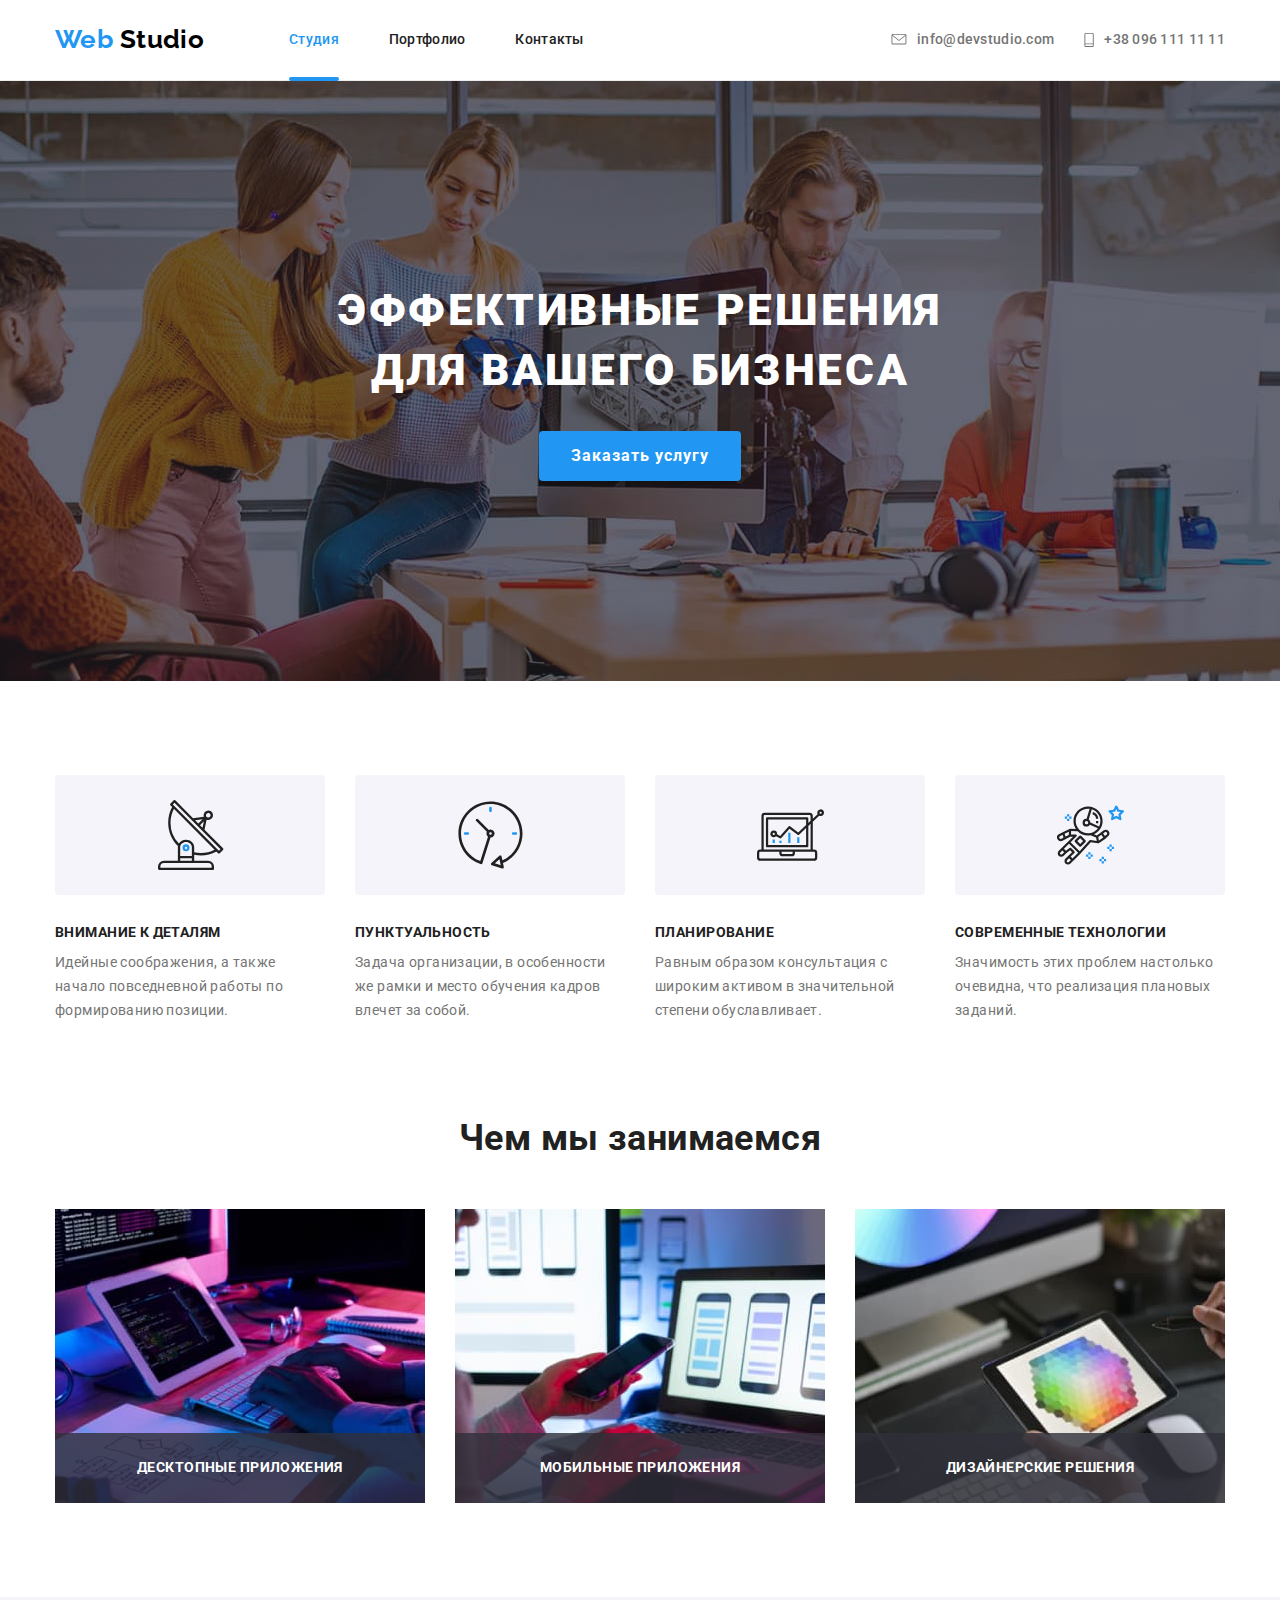
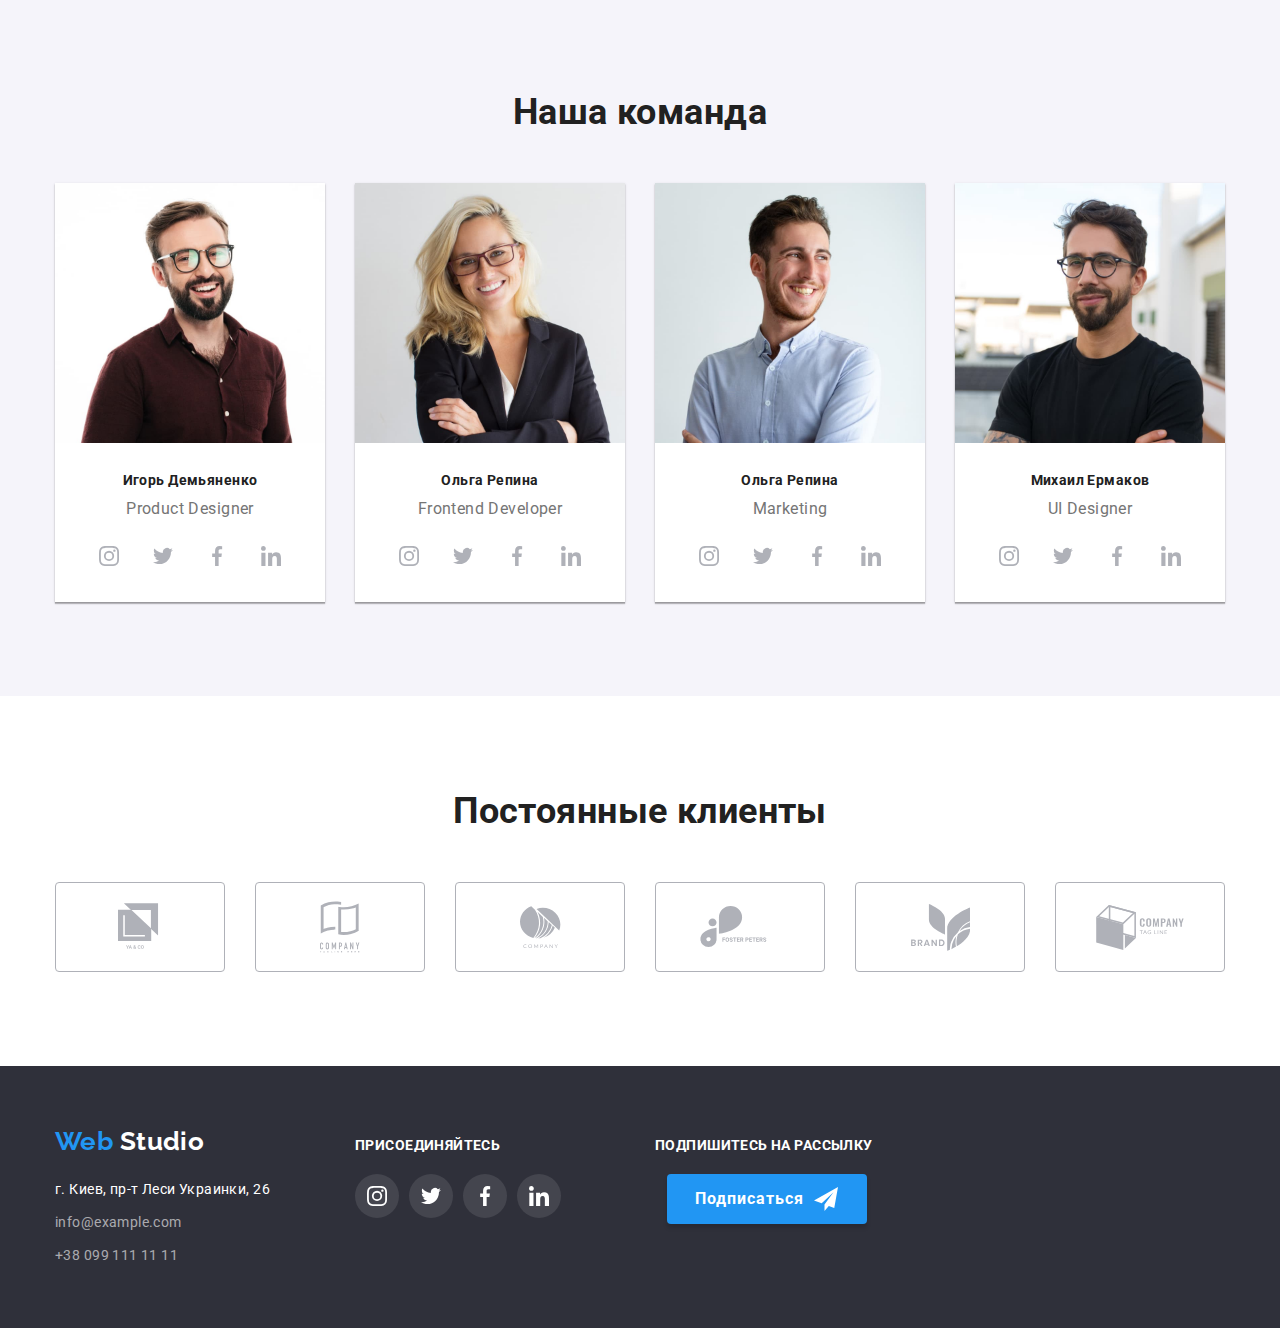
==== index.html @ d70b0548 "+6" ====
<!DOCTYPE html>
<html lang="ru">
  <head>
    <meta charset="UTF-8" />
    <meta name="viewport" content="width=device-width, initial-scale=1.0" />
    <title>Web Studio</title>
    <link
      href="https://fonts.googleapis.com/css2?family=Raleway:wght@700&family=Roboto:wght@400;500;700;900&display=swap"
      rel="stylesheet"
    />
    <link rel="stylesheet" href="./css/normalize.css" />
    <link rel="stylesheet" href="./css/common.css" />
  </head>
  <body>
    <!--Верхняя линия-->
    <header class="header-nav">
      <div class="container main-nav">
        <nav class="site-nav-logo">
          <a class="logo" href="./index.html"
            ><span class="logo-color">Web</span> Studio</a
          >
          <ul class="site-nav list">
            <li class="item"><a href="" class="link current">Студия</a></li>
            <li class="item">
              <a href="./portfolio.html" class="link">Портфолио</a>
            </li>
            <li class="item"><a href="" class="link">Контакты</a></li>
          </ul>
        </nav>

        <ul class="add-header list">
          <li class="item">
            <a href="mailto:info@devstudio.com" class="link">
              <svg class="icon-style" height="11.2" width="16">
                <use href="./img/symbol-defs111.svg#icon-envelope"></use>
              </svg>
              info@devstudio.com</a
            >
          </li>
          <li class="item">
            <a href="tel:+380961111111" class="link">
              <svg class="icon-style" height="14" width="10">
                <use href="./img/symbol-defs111.svg#icon-phone"></use>
              </svg>
              +38 096 111 11 11</a
            >
          </li>
        </ul>
      </div>
    </header>
    <main>
      <!--Герой -->

      <section class="hero background">
        <div class="container">
          <h1 class="hero-title">
            Эффективные решения <br />
            для вашего бизнеса
          </h1>
          <button data-modal-open type="button" class="button">Заказать услугу</button>
        </div>
      </section>

      <!--Особенности-->
      <section class="section features">
        <div class="container">
          <h2 class="section-title is-hidden">Наши особенности</h2>
          <ul class="features-list list">
            <li class="item icon-Group">
              <div class="icon-back">
                <svg width="67" height="70">
                  <use href="./img/symbol-defs111.svg#icon-group"></use>
                </svg>
              </div>
              <h3 class="title">Внимание к деталям</h3>
              <p>
                Идейные соображения, а также начало повседневной работы по
                формированию позиции.
              </p>
            </li>
            <li class="item">
              <div class="icon-back">
                <svg width="67" height="70">
                  <use href="./img/symbol-defs111.svg#icon-clock1"></use>
                </svg>
              </div>
              <h3 class="title">Пунктуальность</h3>
              <p>
                Задача организации, в особенности же рамки и место обучения
                кадров влечет за собой.
              </p>
            </li>
            <li class="item icon-diagram1">
              <div class="icon-back">
                <svg width="67" height="70">
                  <use href="./img/symbol-defs111.svg#icon-diagram1"></use>
                </svg>
              </div>

              <h3 class="title">Планирование</h3>
              <p>
                Равным образом консультация с широким активом в значительной
                степени обуславливает.
              </p>
            </li>
            <li class="item icon-astronaut1">
              <div class="icon-back">
                <svg width="67" height="70">
                  <use href="./img/symbol-defs111.svg#icon-astronaut1"></use>
                </svg>
              </div>
              <h3 class="title">Современные технологии</h3>
              <p>
                Значимость этих проблем настолько очевидна, что реализация
                плановых заданий.
              </p>
            </li>
          </ul>
        </div>
      </section>
      <!--Чем мы занимаемся-->
      <section class="section works">
        <div class="container">
          <h2 class="section-title">Чем мы занимаемся</h2>
          <ul class="work list">
            <li class="item">
              <div class="item-position">
                <img
                class="picture"
                src="./img/desktop.jpg"
                alt="ноутбук"
                width="370"
              />
              <h3 class="title">Десктопные приложения</h3>
            </div>
            </li>
            <li class="item">
              <img
                class="picture"
                src="./img/mob.jpg"
                alt="смартфон"
                width="370"
              />
              <h3 class="title">Мобильные приложения</h3>
            </li>
            <li class="item">
              <img
                class="picture"
                src="./img/dis.jpg"
                alt="дисплей"
                width="370"
              />
              <h3 class="title">Дизайнерские решения</h3>
            </li>
          </ul>
        </div>
      </section>
      <!--Наша команда-->
      <section class="section team">
        <div class="container">
          <h2 class="section-title">Наша команда</h2>
          <ul class="list">
            <li class="social-icons">
              <img
                class="picture"
                src="./img/igor.jpg"
                alt="Игорь Демьяненко"
                width="270"
              />
              <div class="wrapper">
                <h3 class="title">Игорь Демьяненко</h3>
                <p class="text">Product Designer</p>
                <ul class="list-link list">
                  <li class="list-item">
                    <a class="link" href="" aria-label="Ссылка на Instagram">
                      <svg class="icon" width="20" height="20">
                        <use
                          href="./img/symbol-defs111.svg#icon-instagram2"
                        ></use>
                      </svg>
                    </a>
                  </li>
                  <li class="list-item">
                    <a href="" aria-label="Ссылка на Twitter" class="link"
                      ><svg class="icon" width="20" height="20">
                        <use
                          href="./img/symbol-defs111.svg#icon-twitter-1"
                        ></use></svg></a>
                  </li>
                  <li class="list-item">
                    <a href="" aria-label="Ссылка на Facebook" class="link"
                      ><svg class="icon" width="20" height="20">
                        <use
                          href="./img/symbol-defs111.svg#icon-facebook1"
                        ></use></svg></a>
                  </li>
                  <li class="list-item">
                    <a href="" aria-label="Ссылка на Linkedin" class="link"
                      ><svg class="icon" width="20" height="20">
                        <use
                          href="./img/symbol-defs111.svg#icon-linkedin1"
                        ></use></svg></a>
                  </li>
                </ul>
              </div>
            </li>
            <li class="social-icons">
              <img
                class="picture"
                src="./img/olga.jpg"
                alt="Ольга Репина"
                width="270"
              />
              <div class="wrapper">
                <h3 class="title">Ольга Репина</h3>
                <p class="text">Frontend Developer</p>
                <ul class="list-link list">
                  <li class="list-item">
                    <a class="link" href="" aria-label="Ссылка на Instagram">
                      <svg class="icon" width="20" height="20">
                        <use
                          href="./img/symbol-defs111.svg#icon-instagram2"
                        ></use>
                      </svg>
                    </a>
                  </li>
                  <li class="list-item">
                    <a href="" aria-label="Ссылка на Twitter" class="link"
                      ><svg class="icon" width="20" height="20">
                        <use
                          href="./img/symbol-defs111.svg#icon-twitter-1"
                        ></use></svg></a>
                  </li>
                  <li class="list-item">
                    <a href="" aria-label="Ссылка на Facebook" class="link"
                      ><svg class="icon" width="20" height="20">
                        <use
                          href="./img/symbol-defs111.svg#icon-facebook1"
                        ></use></svg></a>
                  </li>
                  <li class="list-item">
                    <a href="" aria-label="Ссылка на Linkedin" class="link"
                      ><svg class="icon" width="20" height="20">
                        <use
                          href="./img/symbol-defs111.svg#icon-linkedin1"
                        ></use></svg></a>
                  </li>
                </ul>
              </div>
            </li>
            <li class="social-icons">
              <img
                class="picture"
                src="./img/nikolay.jpg"
                alt="Ольга Репина"
                width="270"
              />
              <div class="wrapper">
                <h3 class="title">Ольга Репина</h3>
                <p class="text">Marketing</p>
                <ul class="list-link list">
                  <li class="list-item">
                    <a class="link" href="" aria-label="Ссылка на Instagram">
                      <svg class="icon" width="20" height="20">
                        <use
                          href="./img/symbol-defs111.svg#icon-instagram2"
                        ></use>
                      </svg>
                    </a>
                  </li>
                  <li class="list-item">
                    <a href="" aria-label="Ссылка на Twitter" class="link"
                      ><svg class="icon" width="20" height="20">
                        <use
                          href="./img/symbol-defs111.svg#icon-twitter-1"
                        ></use></svg></a>
                  </li>
                  <li class="list-item">
                    <a href="" aria-label="Ссылка на Facebook" class="link"
                      ><svg class="icon" width="20" height="20">
                        <use
                          href="./img/symbol-defs111.svg#icon-facebook1"
                        ></use></svg></a>
                  </li>
                  <li class="list-item">
                    <a href="" aria-label="Ссылка на Linkedin" class="link"
                      ><svg class="icon" width="20" height="20">
                        <use
                          href="./img/symbol-defs111.svg#icon-linkedin1"
                        ></use></svg></a>
                  </li>
                </ul>
              </div>
            </li>
            <li class="social-icons">
              <img
                class="picture"
                src="./img/mikhail.jpg"
                alt="Михаил Ермаков"
                width="270"
              />
              <div class="wrapper">
                <h3 class="title">Михаил Ермаков</h3>
                <p class="text">UI Designer</p>
                <ul class="list-link list">
                  <li class="list-item">
                    <a class="link" href="" aria-label="Ссылка на Instagram">
                      <svg class="icon" width="20" height="20">
                        <use
                          href="./img/symbol-defs111.svg#icon-instagram2"
                        ></use>
                      </svg>
                    </a>
                  </li>
                  <li class="list-item">
                    <a href="" aria-label="Ссылка на Twitter" class="link"
                      ><svg class="icon" width="20" height="20">
                        <use
                          href="./img/symbol-defs111.svg#icon-twitter-1"
                        ></use></svg></a>
                  </li>
                  <li class="list-item">
                    <a href="" aria-label="Ссылка на Facebook" class="link"
                      ><svg class="icon" width="20" height="20">
                        <use
                          href="./img/symbol-defs111.svg#icon-facebook1"
                        ></use></svg></a>
                  </li>
                  <li class="list-item">
                    <a href="" aria-label="Ссылка на Linkedin" class="link"
                      ><svg class="icon" width="20" height="20">
                        <use
                          href="./img/symbol-defs111.svg#icon-linkedin1"
                        ></use></svg></a>
                  </li>
                </ul>
              </div>
            </li>
          </ul>
        </div>
      </section>
      <!--Постоянные клиенты-->
      <section class="section customers">
        <div class="container">
          <h2 class="section-title">Постоянные клиенты</h2>
          <ul class="list flex">
            <li class="item">
              <a class="link" href="">
                <svg width="44.27" height="49.23">
                  <use href="./img/symbol-defs111.svg#icon-logo-1"></use>
                </svg>
                <!-- <a href="">
                <img src="./img/logo-1.svg" alt="ya&co" class="link" />
              </a> -->
              </a>
            </li>
            <li class="item">
              <a class="link" href="">
                <svg width="40" height="52">
                  <use href="./img/symbol-defs111.svg#icon-logo-2"></use>
                </svg>
              </a>
            </li>
            <li class="item">
              <a class="link" href="">
                <svg width="41" height="42.6">
                  <use href="./img/symbol-defs111.svg#icon-logo-3"></use>
                </svg>
              </a>
            </li>
            <li class="item">
              <a class="link" href="">
                <svg width="79.66" height="42.02">
                  <use href="./img/symbol-defs111.svg#icon-logo-4"></use>
                </svg>
              </a>
            </li>
            <li class="item">
              <a class="link" href="">
                <svg width="59" height="47">
                  <use href="./img/symbol-defs111.svg#icon-logo-5"></use>
                </svg>
              </a>
            </li>
            <li class="item">
              <a class="link" href="">
                <svg width="88.48" height="45.44">
                  <use href="./img/symbol-defs111.svg#icon-logo-6"></use>
                </svg>
              </a>
            </li>
          </ul>
        </div>
      </section>
    </main>
    <!--Подвал-->
    <footer class="footer">
      <div class="container main-footer">
        <!--Адрес-->
        <div class="foot-address item">
          <a href="./index.html" class="logo"
            ><span class="logo-color">Web</span> Studio</a
          >
          <address>
            <p>г. Киев, пр-т Леси Украинки, 26</p>
            <a class="link" href="mailto:info@example.com"> info@example.com</a
            ><br />
            <a class="link" href="tel:+380991111111"> +38 099 111 11 11</a>
          </address>
        </div>
        <!--Соцсети-->
        <div class="social item">
          <p class="social-text">присоединяйтесь</p>
          <ul class="list footer-link">
            <li class="list-item">
              <a class="link" href="" aria-label="Ссылка на Instagram">
                <svg class="icon" width="20" height="20">
                  <use href="./img/symbol-defs111.svg#icon-instagram2"></use>
                </svg>
              </a>
            </li>
            <li class="list-item">
              <a href="" aria-label="Ссылка на Twitter" class="link"
                ><svg class="icon" width="20" height="20">
                  <use
                    href="./img/symbol-defs111.svg#icon-twitter-1"
                  ></use></svg></a>
            </li>
            <li class="list-item">
              <a href="" aria-label="Ссылка на Facebook" class="link"
                ><svg class="icon" width="20" height="20">
                  <use
                    href="./img/symbol-defs111.svg#icon-facebook1"
                  ></use></svg></a>
            </li>
            <li class="list-item">
              <a href="" aria-label="Ссылка на Linkedin" class="link"
                ><svg class="icon" width="20" height="20">
                  <use
                    href="./img/symbol-defs111.svg#icon-linkedin1"
                  ></use></svg></a>
            </li>
          </ul>
        </div>
        <div class="form item">
          <p class="form-text">Подпишитесь на рассылку</p>
          <button class="button sub">
            Подписаться
            <svg class="form-icon" width="24" height="24">
              <use href="./img/symbol-defs111.svg#icon-send"></use>
            </svg>
          </button>
        </div>
      </div>
    </footer>
    <!-- backdrop -->
    <div data-modal class="backdrop is-hidden">

      <div class="modal">
          <button data-modal-close class="btn-close">
            <svg width="18"
            height="18">
              <use href="./img/symbol-defs111.svg#icon-close"></use>
            </svg>
          </button>
      </div>
  </div>

  <script src="./js/modal.js"></script>
  </body>
</html>
---- css/common.css ----
/* цвет основного текста #212121 */
/*вторичный цвет  текста  #757575 */
/* белый  #FFFFFF */
/* акцент #2196F3 */
/* вторичный фон #F5F4FA */
/* цвет лого #000000 */

html {
  box-sizing: border-box;
}

*,
*::before,
*::after {
  box-sizing: inherit;
}

:root {
  --primary-text-color: #757575;
  --title-text-color: #212121;
  --accent-color: #2196f3;
  --primary-white-color: #ffffff;
  --secondary-bg-color: #f5f4fa;
  --footer-link-color: rgba(255, 255, 255, 0.6);
  --footer-link-bg-color: rgba(255, 255, 255, 0.1);
  --svg-color: #afb1b8;
  --hover-color-blue:rgba(33, 150, 243, 0.9);
}

/* Остальной код */
/* font-family: 'Raleway', sans-serif;
font-family: 'Roboto', sans-serif; */
body {
  background-color: var(--primary-white-color);
  color: var(--primary-text-color);

  font-family: "Roboto", sans-serif;
  font-size: 14px;
  line-height: 1.71;
  letter-spacing: 0.03em;
 
}

/* button */
.button {
  display: inline-block;

  border-radius: 4px;
  border: none;
  padding: 10px 32px;
  min-width: 200px;

  color: var(--primary-white-color);
  background-color: var(--accent-color);
  border-color: transparent;
  box-shadow: 0px 4px 4px rgba(0, 0, 0, 0.15);

  align-items: center;
  text-align: center;

  font-weight: 700;
  font-size: 16px;
  line-height: 1.87;
  letter-spacing: 0.06em;
}

.button.sub {
  display: flex;
  padding-top: 10px;
  padding-right: 28px;
  padding-bottom: 10px;
  padding-left: 28px;
  margin-left: 12px;
}

.container {
  width: 1200px;
  padding-left: 15px;
  padding-right: 15px;
  margin: 0 auto;
  /* outline: 2px solid tomato; */
}

/* утилита */
.list {
  list-style: none;
  padding: 0;
  margin: 0;
}

.picture {
  display: block;
}

/* прячем заголовок */
.is-hidden {
  display: none;
}

/* шапка */
.header-nav {
  border-bottom: 1px solid #ECECEC;
}
/* .header-nav {
  padding-top: 24px;
  padding-bottom: 25px;
} */

.main-nav {
  display: flex;
  align-items: center;
}

/* логотип */
.logo {
  color: #000000;

  font-family: "Raleway", sans-serif;
  font-weight: 700;
  font-size: 26px;
  line-height: 1.2;
  text-decoration: none;
  transition-property: color;
  transition-duration: 250ms;
  transition-timing-function: cubic-bezier(0.4, 0, 0.2, 1);
}
.logo:hover,
.logo:focus {
  color: var(--accent-color);
  /* transition-duration: 250ms;
  transition-timing-function: cubic-bezier(0.4, 0, 0.2, 1); */
}

.logo .logo-color {
  color: var(--accent-color);
}

/* .site-nav */
.site-nav-logo {
  display: flex;
  align-items: center;
}
.site-nav-logo .logo {
  display: block;
  padding-top: 24px;
  padding-bottom: 25px;
}

.site-nav {
  display: flex;
  margin-left: 85px;
}
/* .site-nav .item:not(:last-child) {
  margin-right: 50px;
} */

.site-nav .item + .item {
  margin-left: 50px;
}

.site-nav .link {
  display: block;

  padding-top: 32px;
  padding-bottom: 32px;

  color: var(--title-text-color);

  font-weight: 500;
  font-size: 14px;
  line-height: 1.14;
  letter-spacing: 0.02em;
  text-decoration: none;
  transition-property: color;
  transition-duration: 250ms;
  transition-timing-function: cubic-bezier(0.4, 0, 0.2, 1);
}
.site-nav .link:hover,
.site-nav .link:focus {
  color: var(--accent-color);
  /* transition-duration: 250ms;
  transition-timing-function: cubic-bezier(0.4, 0, 0.2, 1); */
}
.site-nav .link.current {
  position: relative;
  color: var(--accent-color);
}
.site-nav .link.current::after{
  position: absolute;
  content: "";
  display:block; 
  width: 100%;
  height: 4px;
  bottom: -1px;
  
  background-color:var(--accent-color) ;
  border-radius: 2px;
}


.add-header {
  display: flex;
  margin-left: auto;
  align-items: center;
  padding-top: 32px;
  padding-bottom: 32px;
}

.add-header .item + .item {
  margin-left: 30px;
}
/* .add-header .item:not(:last-child) {
  margin-right: 30px;
  
} */

.add-header .link {
  display: flex;
  align-items: center;

  color: var(--primary-text-color);
  fill: currentColor;

  font-weight: 500;
  font-size: 14px;
  line-height: 1.14;
  letter-spacing: 0.02em;
  text-decoration: none;
  transition-duration: 250ms;
  transition-timing-function: cubic-bezier(0.4, 0, 0.2, 1);
}

.add-header .link:hover,
.add-header .link:focus {
  color: var(--accent-color);
  /* transition-duration: 250ms;
  transition-timing-function: cubic-bezier(0.4, 0, 0.2, 1); */
}
.icon-style {
  margin-right: 10px;
}

/*footer*/
/* * {
  outline: 2px solid yellowgreen;
} */
.footer {
  background-color: #2f303a;
  padding-top: 60px;
  padding-bottom: 60px;
}

.main-footer {
  display: flex;
}
.main-footer .item + .item {
  margin-left: 30px;
}

.footer .logo {
  color: var(--primary-white-color);
}
.footer .logo-color {
  color: var(--accent-color);
}
/* address */
.foot-address {
  flex-basis: 270px;
}
address p {
  color: var(--primary-white-color);
  font-style: normal;

  margin-top: 20px;
  margin-bottom: 9px;
}
address .link {
  display: inline-block;
  color: var(--footer-link-color);
  text-decoration: none;
  font-style: normal;
}
address .link:not(:last-child) {
  margin-bottom: 9px;
}
/* social networks */

.footer .social {
  flex-basis: 270px;
}

.social-text,
.form-text {
  margin-top: 12px;
  margin-bottom: 20px;

  color: var(--primary-white-color);

  font-weight: 700;
  font-size: 14px;
  line-height: 1.14;

  text-transform: uppercase;
}

.footer-link {
  display: flex;
}

.social .link {
  display: flex;
  justify-content: center;
  align-items: center;

  width: 44px;
  height: 44px;
 border-radius: 50%;
  fill: var(--primary-white-color);
  background-color: var(--footer-link-bg-color);
  transition-property:background-color;
  transition-duration: 250ms;
  transition-timing-function: cubic-bezier(0.4, 0, 0.2, 1);
  
}

.footer-link .list-item:not(:last-child) {
  margin-right: 10px;
}

.social .link:hover,
.social .link:focus {
  background-color: var(--accent-color);
  
  border-radius: 50%;
  /* transition-duration: 250ms;
  transition-timing-function: cubic-bezier(0.4, 0, 0.2, 1); */
}

/* form */
.footer .form {
  flex-basis: 570px;
}
.footer .form-icon {
  margin-left: 10px;
}

/* футер^ */

/* main index */

/* hero */
.hero {
  text-align: center;
}

.hero.background {
  padding-top: 200px;

  max-width: 1600px;
  height: 600px;

  background-color: #000000;
  background-image: linear-gradient(
      rgba(47, 48, 58, 0.4),
      rgba(47, 48, 58, 0.4)
    ),
    url(../img/Headerimg.jpg);
  background-repeat: no-repeat;
  background-size: cover;
  background-attachment: scroll;
  background-position: center;
  margin-left: auto;
  margin-right: auto;
}

.hero-title {
  color: var(--primary-white-color);

  font-weight: 900;
  font-size: 44px;
  line-height: 1.36;

  letter-spacing: 0.06em;
  text-transform: uppercase;

  margin-top: 0;
  margin-bottom: 30px;
}

/* sectoin */
.section:not(.features) {
  padding-top: 94px;
  padding-bottom: 94px;
  /* outline: 2px solid tomato; */
}
.section.features {
  padding-top: 94px;
}

.section-title {
  color: var(--title-text-color);

  font-weight: 700;
  font-size: 36px;
  line-height: 1.17;
  text-align: center;

  margin-top: 0;
  margin-bottom: 50px;
}

/* features*/

.features-list {
  display: flex;
}
.features-list .item {
  width: 270px;
  /* background-color: tomato; */
}
.features-list .item + .item {
  margin-left: 30px;
}
.icon-back {
  display: flex;
  justify-content: center;
  align-items: center;
  height: 120px;
  background-color: var(--secondary-bg-color);
  border-radius: 4px;
}

/* .icon-group::before {
  background-image: url(../img/Group.svg);
}
.icon-clok1::before {
  background-image: url(../img/clock1.svg);
}
.icon-diagram1::before {
  background-image: url(../img/diagram1.svg);
}
.icon-astronaut1::before {
  background-image: url(../img/astronaut1.svg);
} */
.features-list .title {
  font-weight: 700;
  font-size: 14px;
  line-height: 1.14;
  text-transform: uppercase;
}
.features-list .title {
  color: var(--title-text-color);
  margin-top: 30px;
  margin-bottom: 10px;
}
.features-list p {
  margin-top: 0;
  margin-bottom: 0;
}

/* work  */
.work .title {
  position: absolute;
  bottom: 0;
  display: flex;
  align-items: center;
  justify-content: center;
  
  width: 100%;
  height: 70px;
  margin: 0;
  
  font-weight: 700;
  font-size: 14px;
  line-height: 1.14;
  text-transform: uppercase;

  background: rgba(47, 48, 58, 0.8);
  color: var(--primary-white-color);
}

.work.list {
  display: flex;
  /* justify-content: space-between; */
}

.work .item {
  width: calc((100% - 60px) / 3);
  position: relative;
}

.work .item:not(:last-child) {
  margin-right: 30px;
}

/* .work .item + .item {
  margin-left: 30px;
} */

/* team  */
.section.team {
  background-color: var(--secondary-bg-color);
  
}
.team a {
  text-decoration: none;
  color: inherit;
}
.team .title {
  color: var(--title-text-color);

  font-weight: 700;
  font-size: 14px;
  line-height: 1.14;
  text-align: center;
  margin-top: 0;
  margin-bottom: 10px;
}
.team .list {
  display: flex;
  flex-wrap: wrap-reverse;
}

.team .list-link {
  display: flex;
  justify-content: space-between;
}
/* .list-link .list-item:not(:last-child) {
  margin-right: 10px;
} */

.list-link .list-item:not(:nth-child(4n + 4)) {
  margin-right: 10px;
}

/* закраска вместо иконок */
/* удалить потом */

.team .link {
  fill: var(--svg-color);
  display: flex;
  justify-content: center;
  align-items: center;
  width: 44px;
  height: 44px;
  border-radius: 50%;
  transition-property: background-color, fill;
  transition-duration: 250ms;
  transition-timing-function: cubic-bezier(0.4, 0, 0.2, 1);
}
.team .link:hover,
.team .link:focus {
  fill: var(--primary-white-color);
  background-color: var(--accent-color);

}
.team .wrapper {
  padding-top: 30px;
  padding-right: 32px;
  padding-bottom: 24px;
  padding-left: 32px;
}
.team .text {
  font-weight: 400;
  font-size: 16px;
  line-height: 1.19;

  text-align: center;

  margin-top: 0;
  margin-bottom: 16px;
}
.team .social-icons {
  /* width: 270px; */
  width: calc((100% - 30px * 3) / 4);

  background-color: var(--primary-white-color);
  box-shadow: 0px 1px 3px rgba(0, 0, 0, 0.12), 0px 1px 1px rgba(0, 0, 0, 0.14), 0px 2px 1px rgba(0, 0, 0, 0.2);
}

.team .social-icons:not(:last-child) {
  margin-right: 30px;
}

/* customers  */
.customers .list {
  display: flex;
  /* justify-content: space-between; */
}
.customers .flex {
  display: flex;
}
.customers .item {
  width: calc((100% - 150px) / 5);
}

.customers .link {
  display: flex;
  justify-content: center;
  align-items: center;

  fill: var(--svg-color);
  border: 1px solid var(--svg-color);
  border-radius: 4px;
  height: 90px;
  transition-property: fill, border-color;
  transition-duration: 250ms;
  transition-timing-function: cubic-bezier(0.4, 0, 0.2, 1);
}
.customers .item + .item {
  margin-left: 30px;
}

.customers .link:hover,
.customers .link:focus {
  fill: var(--accent-color);
  border: 1px solid var(--accent-color);
  /* transition-duration: 250ms;
  transition-timing-function: cubic-bezier(0.4, 0, 0.2, 1); */
}

/* portfolio main */

.portfolio {
  padding-top: 94px;
  padding-bottom: 94px;
  /* outline: 2px solid tomato; */
}
.box-button {
  display: flex;
  justify-content: center;
  margin-bottom: 50px;
}
.box-button .item + .item {
  margin-left: 8px;
}
.portfolio .filter {
  border-radius: 4px;
  border: none;
  padding: 6px 22px;

  color: var(--title-text-color);
  background-color: var(--secondary-bg-color);
  font-family: inherit;

  font-weight: 500;
  font-size: 16px;
  line-height: 1.62;
  text-align: center;
  letter-spacing: 0.03em;
  transition-property: color, background-color, box-shadow ;
  transition-duration: 250ms;
  transition-timing-function: cubic-bezier(0.4, 0, 0.2, 1);
}
.portfolio .filter:hover,
.portfolio .filter:focus {
  color: var(--primary-white-color);
  background-color: var(--accent-color);
  box-shadow: 0px 2px 2px rgba(0, 0, 0, 0.12), 0px 1px 2px rgba(0, 0, 0, 0.08),
    0px 3px 1px rgba(0, 0, 0, 0.1);
    /* transition-duration: 250ms;
  transition-timing-function: cubic-bezier(0.4, 0, 0.2, 1); */
}

.projects {
  font-size: 18px;
  line-height: 1.56;
}
.grid {
  display: flex;
  flex-wrap: wrap;
}
.grid-item{
  width: calc((100% - 60px) / 3);
  /* border: 1px solid #EEEEEE; */
}

.grid-item:not(:nth-child(3n + 3)) {
  margin-right: 30px;
}
.grid-item:not(:nth-last-child(-n + 3)) {
  margin-bottom: 30px;
}
.card-hover{
  position: relative;
  overflow: hidden;
}
/* .card-hover::before{
  content: "";
  position: absolute;
  display: block;
  background-color: var(--hover-color-blue);
  width:100%;
  height:100%;
 transform: translateY(100%);
  transition-property: translate;
  transition-duration: 2500ms;
  transition-timing-function: cubic-bezier(0.4, 0, 0.2, 1);
  
} */
.hover-text {
position: absolute;
top: 0px;
left: 0px;
width: 100%;
height: 100%;
padding: 64px 24px;
margin: 0;
/* opacity: 0; */

font-size: 18px;
line-height: 1.56;
color: var(--primary-white-color);
background-color: var(--hover-color-blue);

transform: translateY(100%);
transition-property: translate(Y);
transition-duration: 250ms;
transition-timing-function: cubic-bezier(0.4, 0, 0.2, 1);

}
.projects-link:hover .hover-text,
.projects-link:focus .hover-text {
  /* opacity: 1; */
  transform: translateY(0%);
  /* transition-duration: 250ms;
  transition-timing-function: cubic-bezier(0.4, 0, 0.2, 1);
   */
}

.picture.projects-img {
 width: 100%;
}

.projects-link {
  color: inherit;
  text-decoration: none;
  display: block;
  transition-property: box-shadow;
  transition-duration: 250ms;
  transition-timing-function: cubic-bezier(0.4, 0, 0.2, 1);
 
}
.projects-link:hover,
.projects-link:focus{
  box-shadow: 0px 1px 1px rgba(0, 0, 0, 0.12), 0px 4px 4px rgba(0, 0, 0, 0.06), 1px 4px 6px rgba(0, 0, 0, 0.16);

  /* transition-duration: 250ms;
  transition-timing-function: cubic-bezier(0.4, 0, 0.2, 1); */
}
.projects .text {
  padding: 20px 24px;
  border-left: 1px solid #EEEEEE;
  border-bottom: 1px solid #EEEEEE;
  border-right: 1px solid #EEEEEE;
}



.projects-title {
  margin-top: 0;
  margin-bottom: 4px;

  color: var(--title-text-color);

  font-weight: 700;
  font-size: 18px;
  line-height: 2;
  letter-spacing: 0.06em;
  text-decoration: none;
}

.projects-text {
  font-weight: 400;
  font-size: 16px;
  line-height: 1.87;
  margin: 0;
}

/* backdrop */

.backdrop {
  position: fixed;
  top: 0;
  left: 0;
  right: 0;
  bottom: 0;
  background: rgba(0, 0, 0, 0.2);
  z-index: 100;
  opacity: 1;

  display: block;
  transition: opacity 250ms cubic-bezier(0.4, 0, 0.2, 1);
}

.modal {
  position: absolute;
  top: 50%;
  left: 50%;
  transform: translate(-50%, -50%);
  width: 100%;
  max-width: 528px;
  height: 581px;
  /* чтоб в мобилку влезло */
  background-color: var(--primary-white-color);
  box-shadow: 0px 1px 3px rgba(0, 0, 0, 0.12), 0px 1px 1px rgba(0, 0, 0, 0.14), 0px 2px 1px rgba(0, 0, 0, 0.2);
  border-radius: 4px;

}
/* 
@keyframes change-opacity {
  0%{opacity: 0.2;};
  30%{opacity: 0.6;};
  60%{opacity: 0.8;};
  100%{opacity: 1;};
} */

.btn-close {
  position: absolute;
  display: inline-flex;
  align-items: center;
  top: 8px;
  right: 8px;
  width: 30px;
  height: 30px;
  border-radius: 50%;
  border: 1px solid rgba(0, 0, 0, 0.1);
  background-color: var(--primary-white-color);
}

.backdrop.is-hidden {
  pointer-events: none;
  opacity: 0;
  transition: opacity 250ms cubic-bezier(0.4, 0, 0.2, 1);
}
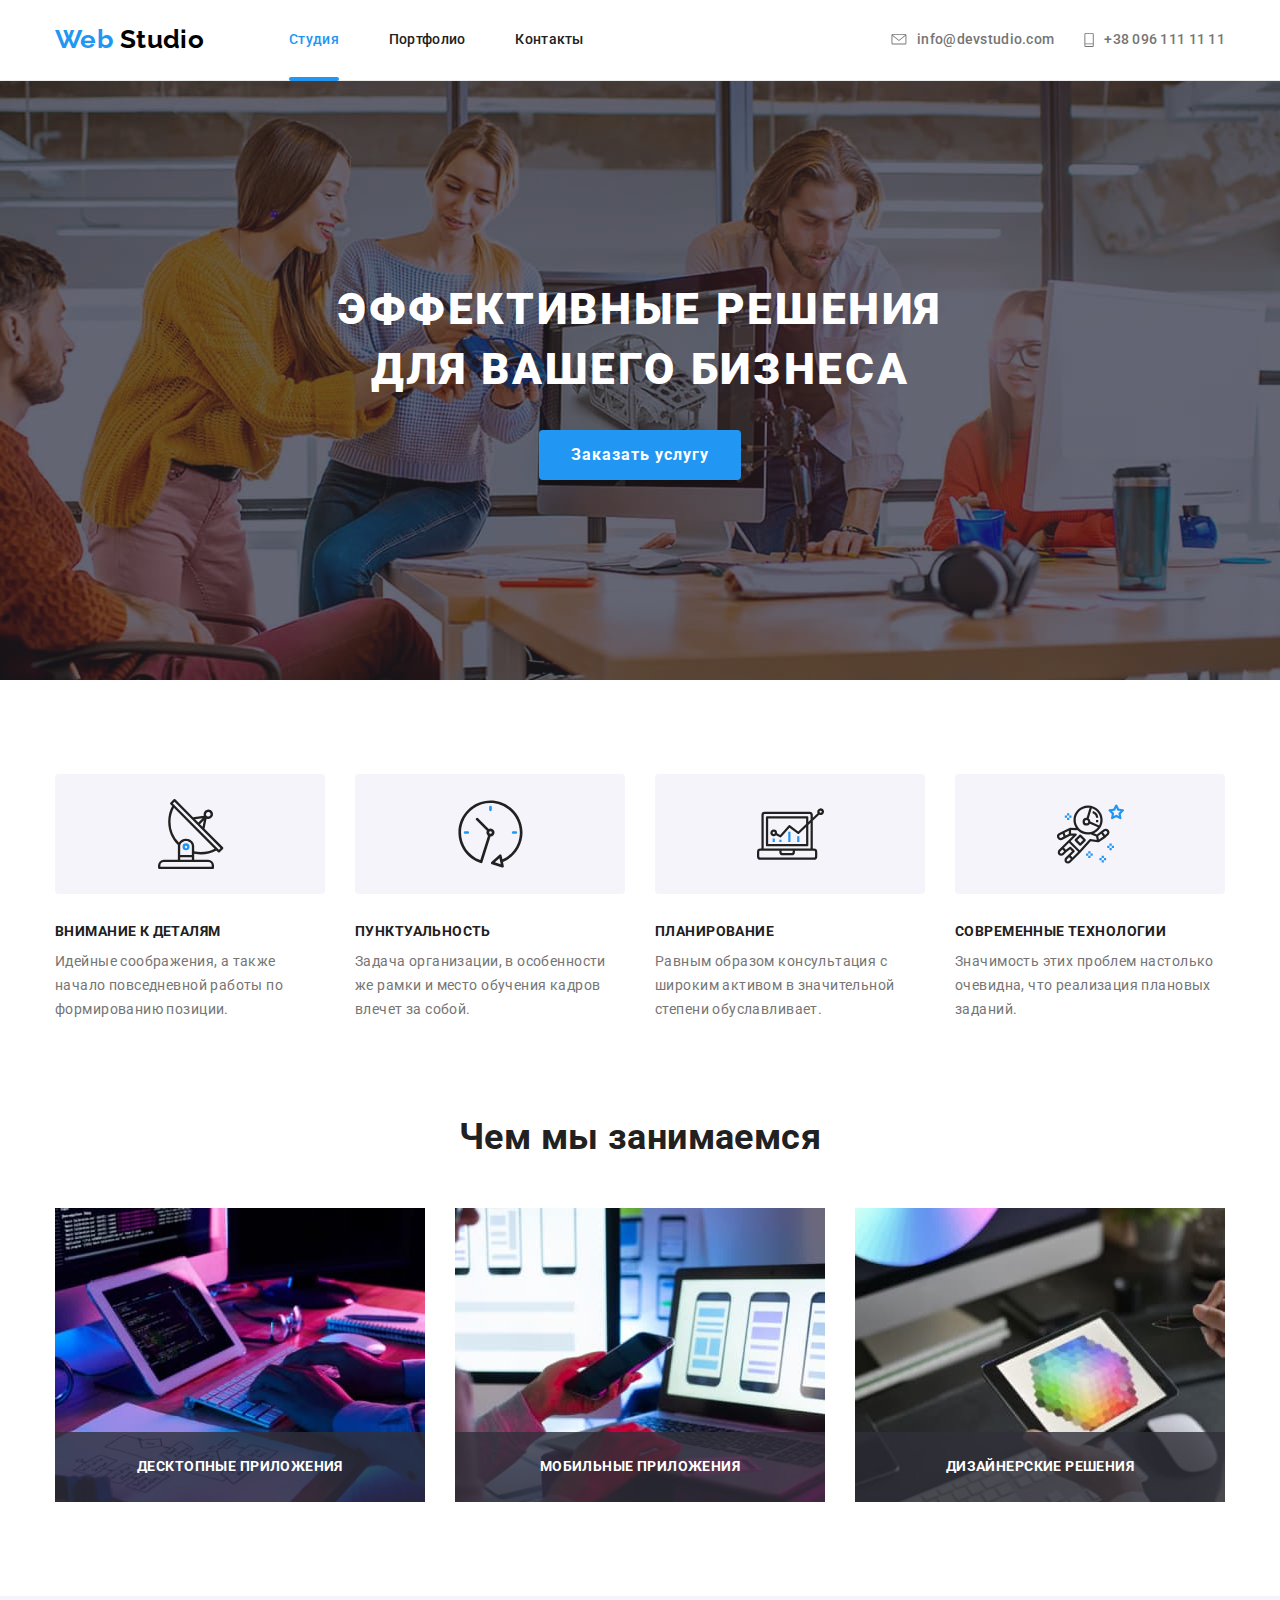
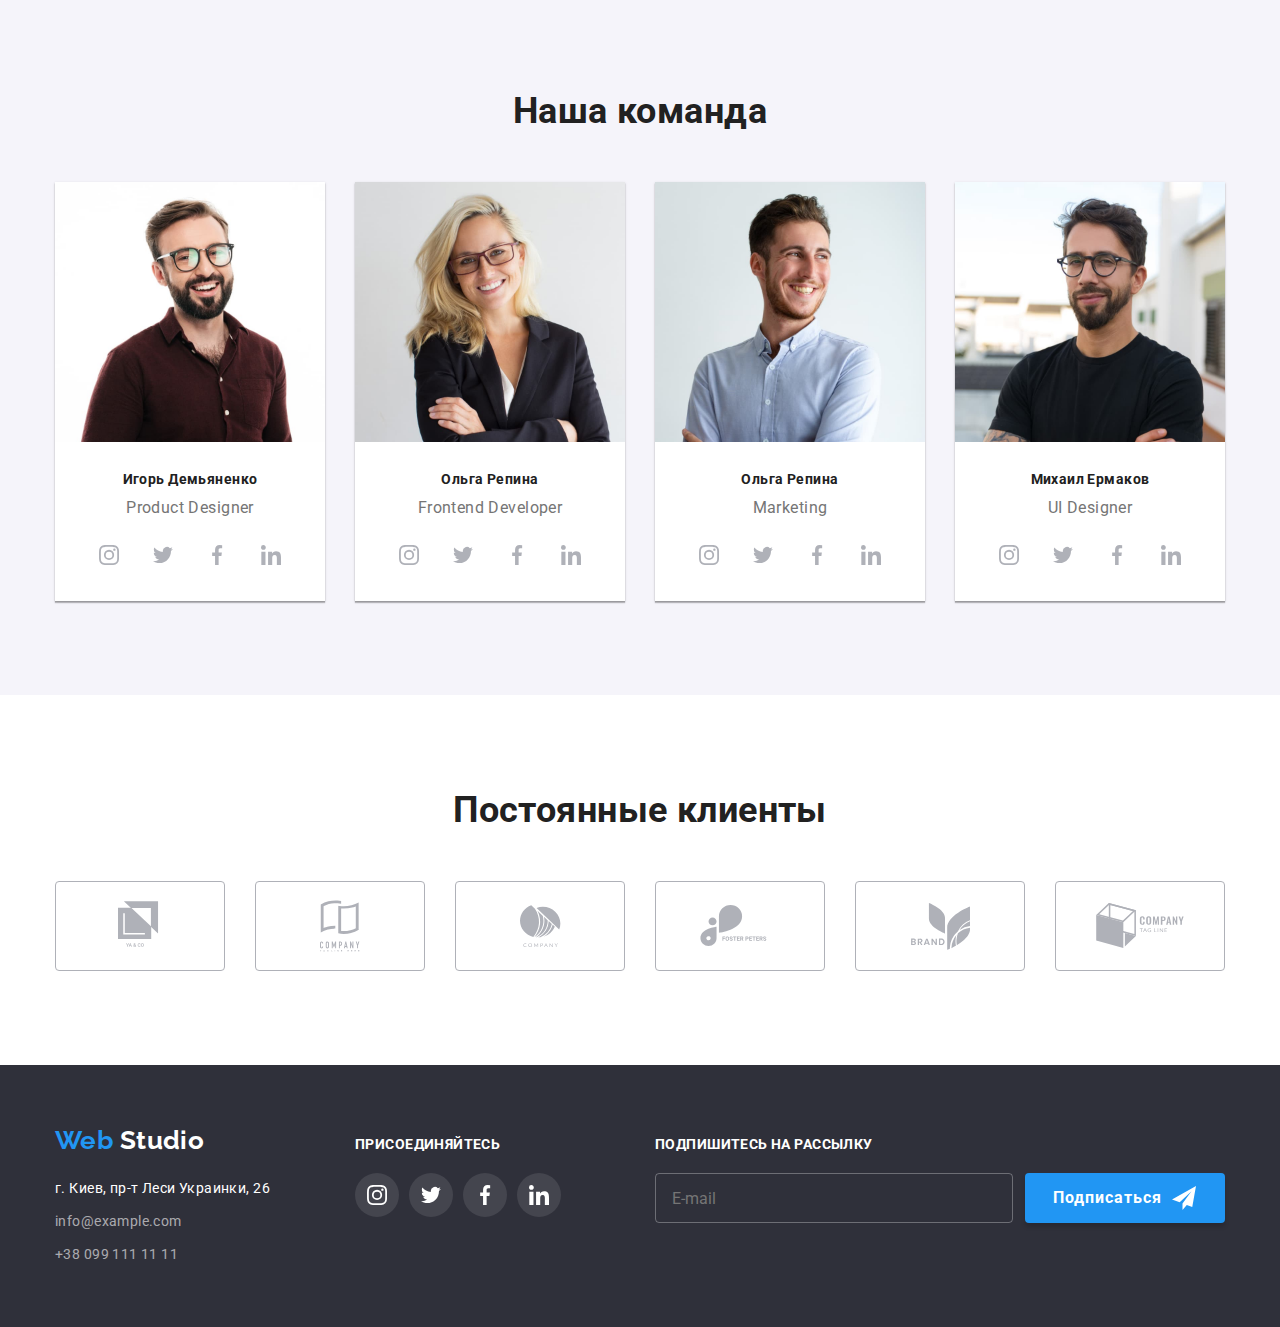
==== commit 3b9eb93f: "разметка формы" ====
--- a/index.html
+++ b/index.html
@@ -444,12 +444,16 @@
         </div>
         <div class="form item">
           <p class="form-text">Подпишитесь на рассылку</p>
-          <button class="button sub">
+          <form class="form-email" action="#">
+            <input class="input-footer-email" type="email" placeholder="E-mail">
+
+          <button type="submit" class="button sub">
             Подписаться
             <svg class="form-icon" width="24" height="24">
               <use href="./img/symbol-defs111.svg#icon-send"></use>
             </svg>
           </button>
+        </form>
         </div>
       </div>
     </footer>
@@ -457,12 +461,48 @@
     <div data-modal class="backdrop is-hidden">
 
       <div class="modal">
-          <button data-modal-close class="btn-close">
-            <svg width="18"
-            height="18">
-              <use href="./img/symbol-defs111.svg#icon-close"></use>
-            </svg>
+        <form action="">
+          <button data-modal-close class="btn-close" type="button">
+             <svg width="18"
+                height="18">
+                <use href="./img/symbol-defs111.svg#icon-close"></use>
+             </svg>
           </button>
+
+              <p class="form-title">Оставьте свои данные, мы вам перезвоним</p>
+            <div>
+              
+              <label class="label-text" for="user-name"> Имя </label>
+              <input class="input input-item" type="text" name="user-name" id="user-name">
+
+            </div>
+            <div>
+              <label class="label-text" for="user-tel">Телефон </label>
+                <input class="input input-item" type="tel" name="user-tel" id="user-tel">
+            </div>
+
+            <div> 
+               <label class="label-text" for="user-email">Почта</label>
+              <input class="input input-item" type="email" name="user-email" id="user-email">
+            
+            </div>
+
+            <div> <label class="label-text" for="comment" >Комментарий 
+                 </label>
+                   <textarea class="input comment" name="comment" id="comment" cols="30" rows="10" placeholder="Введите текст">
+
+                 </textarea>
+            </div>
+              
+              <div class="form-agree">
+                  <input type="checkbox" name="agree" id="agree" checked>
+                  <label class="label-agree" for="agree">Соглашаюсь с рассылкой и принимаю <a class="link-agree" href="#">Условия договора</a>
+                  </label>
+
+              </div>
+              <div class="form-sub-btn">
+                <button class="button " type="submit">Отправить</button>
+              </div>
       </div>
   </div>
 
--- a/css/common.css
+++ b/css/common.css
@@ -25,6 +25,8 @@
   --footer-link-bg-color: rgba(255, 255, 255, 0.1);
   --svg-color: #afb1b8;
   --hover-color-blue:rgba(33, 150, 243, 0.9);
+  --form-text-color:rgba(117, 117, 117, 0.5);
+  --padding-main: 80px;
 }
 
 /* Остальной код */
@@ -98,6 +100,17 @@
 }
 
 /* шапка */
+header{
+  position: fixed;
+  left: 50%;
+  transform: translateX(-50%);
+  width: 100%;
+  background-color: var(--primary-white-color);
+  z-index: 99;
+}
+main{
+  padding-top: var(--padding-main);
+}
 .header-nav {
   border-bottom: 1px solid #ECECEC;
 }
@@ -340,10 +353,26 @@
 .footer .form {
   flex-basis: 570px;
 }
+
 .footer .form-icon {
   margin-left: 10px;
 }
-
+.form-email{
+  display: flex;
+  justify-content: space-between;
+}
+.input-footer-email{
+  width: 358px;
+  height: 50px;
+  padding: 15px 16px;
+
+  font-size: 16px;
+  line-height: 1.25;
+  color: var(--footer-link-color);
+  background-color: inherit;
+  border:1px solid rgba(255, 255, 255, 0.3);
+  border-radius: 4px;
+}
 /* футер^ */
 
 /* main index */
@@ -802,10 +831,10 @@
   max-width: 528px;
   height: 581px;
   /* чтоб в мобилку влезло */
+  padding: 40px;
   background-color: var(--primary-white-color);
   box-shadow: 0px 1px 3px rgba(0, 0, 0, 0.12), 0px 1px 1px rgba(0, 0, 0, 0.14), 0px 2px 1px rgba(0, 0, 0, 0.2);
   border-radius: 4px;
-
 }
 /* 
 @keyframes change-opacity {
@@ -833,3 +862,60 @@
   opacity: 0;
   transition: opacity 250ms cubic-bezier(0.4, 0, 0.2, 1);
 }
+
+/* Form */
+.input{
+
+width: 100%;
+max-width: 448px;
+border: 1px solid rgba(33, 33, 33, 0.2);
+box-sizing: border-box;
+border-radius: 4px;
+
+
+}
+
+.input-item{
+  height: 40px;
+  margin-bottom: 10px;
+}
+
+.input.comment {
+  height: 120px;
+  resize: none;
+
+  padding: 12px 16px;
+  margin-bottom: 20px;
+}
+.input.comment::placeholder{
+  color: var(--form-text-color);
+}
+
+.form-title{
+
+font-weight: 700;
+font-size: 20px;
+line-height: 1.15;
+text-align: center;
+color: var(--title-text-color);
+
+margin-top: 0;
+margin-bottom: 12px;
+}
+.label-text {
+  
+  font-size: 12px;
+  line-height: 1.16;
+  letter-spacing: 0.01em;
+}
+.form-agree{
+  margin-bottom: 30px;
+}
+
+.form-sub-btn{
+  display: flex;
+  justify-content: center;
+}
+.link-agree{
+  color: var(--accent-color);
+}